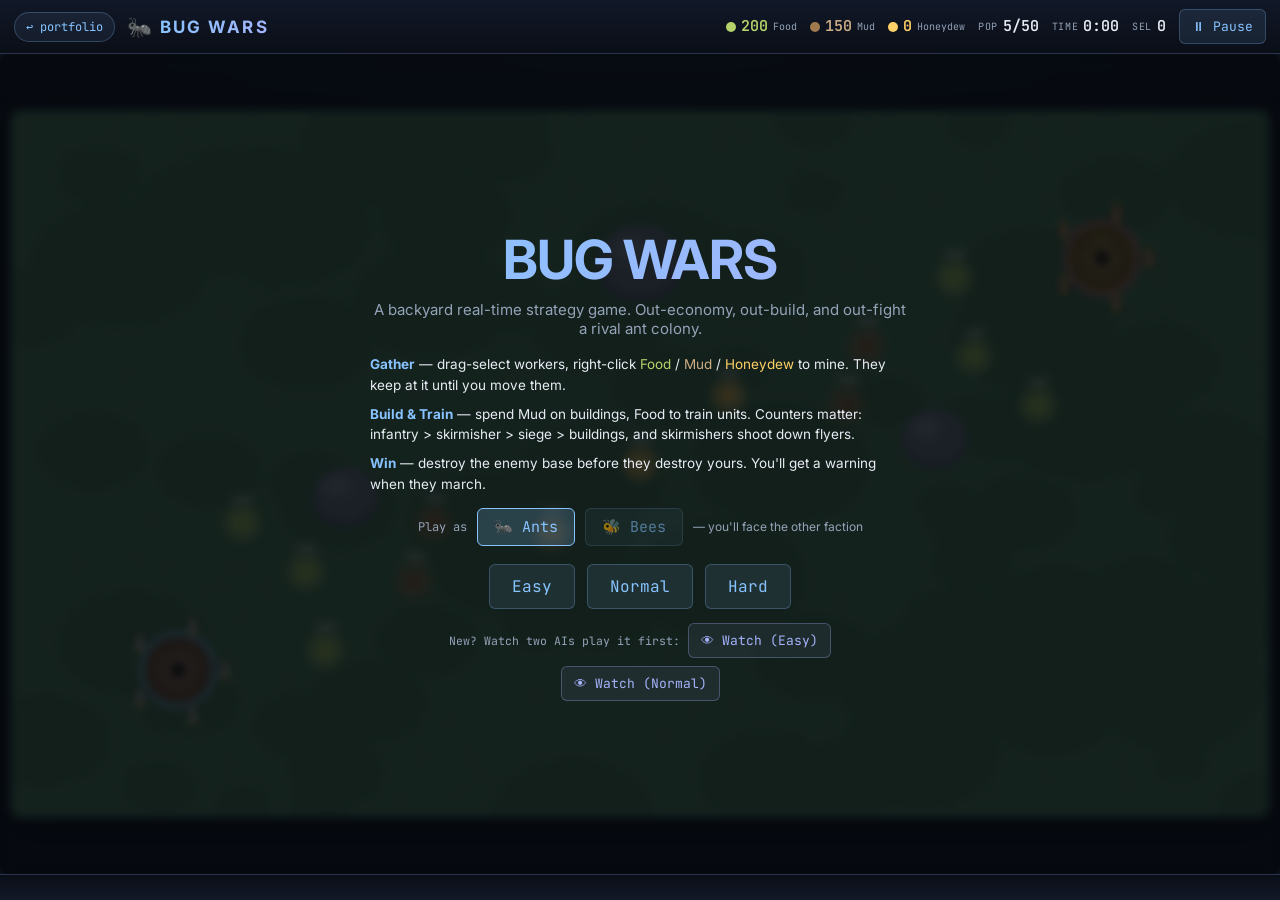
==== index.html @ fe167681 "Bug Wars: add the Bees (faction #2) with a flying unit - Faction system: each side maps roles → its " ====
<!DOCTYPE html>
<html lang="en">
<head>
  <meta charset="UTF-8">
  <meta name="viewport" content="width=device-width, initial-scale=1.0">
  <title>Bug Wars — Maxwell Howe GIS</title>
  <meta name="description" content="Bug Wars: a browser real-time strategy game. Command an ant colony — gather three resources, build, defend, and destroy the rival nest.">
  <link rel="icon" type="image/svg+xml" href="../images/favicon.svg">
  <link rel="preconnect" href="https://fonts.googleapis.com">
  <link rel="preconnect" href="https://fonts.gstatic.com" crossorigin>
  <link href="https://fonts.googleapis.com/css2?family=Inter:wght@400;500;600;700&family=JetBrains+Mono:wght@400;500;600&display=swap" rel="stylesheet">
  <link rel="stylesheet" href="style.css">
</head>
<body>

  <!-- ===== Top bar ===== -->
  <header class="topbar">
    <div class="leftgroup">
      <a href="../portfolio.html" class="back-link" title="Back to portfolio">↩ <span class="bl-text">portfolio</span></a>
      <div class="brand"><span class="logo">🐜</span><span class="title">BUG WARS</span></div>
    </div>
    <div class="stats">
      <div class="stat res-food"><span class="dot"></span><span id="foodCount" class="val">0</span><span class="rlabel">Food</span></div>
      <div class="stat res-mud"><span class="dot"></span><span id="mudCount" class="val">0</span><span class="rlabel">Mud</span></div>
      <div class="stat res-honey"><span class="dot"></span><span id="honeydewCount" class="val">0</span><span class="rlabel">Honeydew</span></div>
      <div class="stat"><span class="label">Pop</span><span id="popCount" class="val">0/0</span></div>
      <div class="stat"><span class="label">Time</span><span id="clock" class="val">0:00</span></div>
      <div class="stat"><span class="label">Sel</span><span id="selCount" class="val">0</span></div>
      <button id="pauseBtn" class="ctrl" title="Pause / resume (P)">⏸ Pause</button>
    </div>
  </header>

  <!-- ===== Play area ===== -->
  <main class="stage">
    <canvas id="gameCanvas" width="1280" height="720"></canvas>
    <div id="warnBanner" class="warn-banner">⚠ The red colony is attacking!</div>
    <div id="spectateBadge" class="spectate-badge">👁 SPECTATING · AI vs AI · press R to restart</div>
    <div id="toast" class="toast"></div>

    <!-- Selection bar: select-by-type + live summary -->
    <div id="selPanel" class="sel-panel">
      <div class="sel-row">
        <span class="sel-label">Select</span>
        <button class="selbtn" data-select="all" title="Select all units">All</button>
        <button class="selbtn" data-select="workers" title="All workers (Q)">Workers</button>
        <button class="selbtn" data-select="army" title="All fighters (E)">Army</button>
      </div>
      <div id="selSummary" class="sel-summary">drag a box to select · double-click a unit for all of its type</div>
    </div>

    <!-- Tutorial coaching card -->
    <div id="tutorial" class="tutorial">
      <button id="tutorialClose" class="tut-x" title="Hide">×</button>
      <div class="tut-h">How to play</div>
      <div id="tutorialText" class="tut-t"></div>
    </div>

    <!-- Start / How-to-Play menu -->
    <div id="menu" class="overlay menu">
      <div class="overlay-card menu-card">
        <h1 class="menu-title">BUG WARS</h1>
        <p class="menu-sub">A backyard real-time strategy game. Out-economy, out-build, and out-fight a rival ant colony.</p>
        <div class="how">
          <div><b>Gather</b> — drag-select workers, right-click <span class="c-food">Food</span> / <span class="c-mud">Mud</span> / <span class="c-honey">Honeydew</span> to mine. They keep at it until you move them.</div>
          <div><b>Build &amp; Train</b> — spend Mud on buildings, Food to train units. Counters matter: infantry &gt; skirmisher &gt; siege &gt; buildings, and skirmishers shoot down flyers.</div>
          <div><b>Win</b> — destroy the enemy base before they destroy yours. You'll get a warning when they march.</div>
        </div>
        <div class="facrow">
          <span class="fac-label">Play as</span>
          <button class="ctrl facbtn selected" data-faction="ants">🐜 Ants</button>
          <button class="ctrl facbtn" data-faction="bees">🐝 Bees</button>
          <span class="fac-vs">— you'll face the other faction</span>
        </div>
        <div class="diffrow">
          <button class="ctrl big diffbtn" data-diff="easy">Easy</button>
          <button class="ctrl big diffbtn" data-diff="normal">Normal</button>
          <button class="ctrl big diffbtn" data-diff="hard">Hard</button>
        </div>
        <div class="watchrow">
          <span class="watch-label">New? Watch two AIs play it first:</span>
          <button class="ctrl watchbtn" data-diff="easy">👁 Watch (Easy)</button>
          <button class="ctrl watchbtn" data-diff="normal">👁 Watch (Normal)</button>
        </div>
      </div>
    </div>

    <!-- Win / lose overlay -->
    <div id="overlay" class="overlay">
      <div class="overlay-card">
        <h1 id="overlayTitle">Victory</h1>
        <p id="overlayMsg"></p>
        <div class="diffrow">
          <button class="ctrl big" data-action="restart">↻ Play again</button>
          <button class="ctrl" data-action="menu">Change difficulty</button>
        </div>
      </div>
    </div>
  </main>

  <!-- ===== Build + Train panel ===== -->
  <footer class="panel">
    <div class="rows">
      <div class="panel-row" id="buildRow"></div>   <!-- built per-faction by ui.js -->
      <div class="panel-row" id="trainRow"></div>
    </div>
  </footer>

  <!-- ===== Scripts (order matters — config first, main last) ===== -->
  <script src="config.js"></script>
  <script src="world.js"></script>
  <script src="systems.js"></script>
  <script src="ai.js"></script>
  <script src="input.js"></script>
  <script src="render.js"></script>
  <script src="ui.js"></script>
  <script src="sound.js"></script>
  <script src="main.js"></script>
</body>
</html>
---- style.css ----
/* ============================================================================
   Bug Wars — style.css   (v2)
   Dark-navy chrome (matches the site); the green garden lives in the canvas.
   ========================================================================== */

:root{
  --bg:#0a0e17; --bg-2:#111827; --card:#1a2236; --border:#2a3550;
  --text:#e8ecf4; --muted:#94a3b8; --accent:#87c3ff; --accent-2:#a5b4fc;
  --rose:#fb7185; --green:#86efac;
  --food:#b6d36b; --mud:#a07a4e; --honey:#ffd166;
}
*{box-sizing:border-box;margin:0;padding:0;}
html,body{height:100%;}
body{
  background:var(--bg); color:var(--text);
  font-family:'Inter',-apple-system,BlinkMacSystemFont,sans-serif;
  display:flex; flex-direction:column; height:100dvh; overflow:hidden;
  user-select:none; -webkit-user-select:none;
}

/* ---- top bar ---- */
.topbar{display:flex;align-items:center;justify-content:space-between;gap:14px;
  padding:9px 14px;background:linear-gradient(180deg,var(--bg-2),var(--bg));
  border-bottom:1px solid var(--border);flex:0 0 auto;}
.leftgroup{display:flex;align-items:center;gap:12px;}
.brand{display:flex;align-items:center;gap:8px;}
.brand .logo{font-size:20px;}
.brand .title{font-weight:700;letter-spacing:.12em;font-size:17px;
  background:linear-gradient(135deg,var(--accent),var(--accent-2));
  -webkit-background-clip:text;background-clip:text;-webkit-text-fill-color:transparent;}
.back-link{padding:6px 11px;border-radius:999px;white-space:nowrap;
  background:rgba(135,195,255,.08);color:var(--accent);
  font-family:'JetBrains Mono',monospace;font-size:12px;text-decoration:none;
  border:1px solid rgba(135,195,255,.25);transition:background .15s;}
.back-link:hover{background:rgba(135,195,255,.18);}

.stats{display:flex;align-items:center;gap:13px;}
.stat{display:flex;align-items:center;gap:5px;line-height:1;}
.stat .label{font-family:'JetBrains Mono',monospace;font-size:10px;text-transform:uppercase;
  letter-spacing:.06em;color:var(--muted);}
.stat .rlabel{font-family:'JetBrains Mono',monospace;font-size:10px;color:var(--muted);}
.stat .val{font-family:'JetBrains Mono',monospace;font-weight:600;font-size:15px;color:var(--text);}
.stat .dot{width:10px;height:10px;border-radius:50%;display:inline-block;}
.res-food .dot{background:var(--food);}   .res-food .val{color:var(--food);}
.res-mud .dot{background:var(--mud);}     .res-mud .val{color:#cdae86;}
.res-honey .dot{background:var(--honey);} .res-honey .val{color:var(--honey);}

.ctrl{font-family:'JetBrains Mono',monospace;font-size:13px;color:var(--accent);
  background:rgba(135,195,255,.10);border:1px solid rgba(135,195,255,.25);
  border-radius:6px;padding:8px 12px;cursor:pointer;transition:background .15s;}
.ctrl:hover{background:rgba(135,195,255,.20);}
.ctrl.big{font-size:16px;padding:11px 22px;}

/* ---- stage / canvas ---- */
.stage{position:relative;flex:1 1 auto;min-height:0;display:flex;align-items:center;justify-content:center;
  padding:10px;background:radial-gradient(1200px 500px at 50% -10%,rgba(135,195,255,.06),transparent 60%),var(--bg);}
#gameCanvas{max-width:100%;max-height:100%;aspect-ratio:1280/720;border:1px solid var(--border);
  border-radius:10px;box-shadow:0 10px 40px rgba(0,0,0,.5);cursor:crosshair;touch-action:none;}

.warn-banner{position:absolute;top:16px;left:50%;transform:translate(-50%,-12px);
  background:rgba(251,113,133,.16);color:var(--rose);border:1px solid rgba(251,113,133,.5);
  font-family:'JetBrains Mono',monospace;font-size:14px;font-weight:600;padding:8px 18px;border-radius:999px;
  opacity:0;pointer-events:none;transition:opacity .2s,transform .2s;backdrop-filter:blur(6px);}
.warn-banner.show{opacity:1;transform:translate(-50%,0);}

.toast{position:absolute;bottom:16px;left:50%;transform:translate(-50%,10px);
  background:rgba(251,113,133,.14);color:var(--rose);border:1px solid rgba(251,113,133,.4);
  border-radius:8px;font-family:'JetBrains Mono',monospace;font-size:13px;padding:8px 14px;
  opacity:0;pointer-events:none;transition:opacity .2s,transform .2s;}
.toast.show{opacity:1;transform:translate(-50%,0);}

.tutorial{position:absolute;top:14px;left:14px;max-width:300px;display:none;
  background:rgba(10,14,23,.86);border:1px solid var(--border);border-radius:10px;
  padding:11px 13px;backdrop-filter:blur(6px);}
.tutorial.show{display:block;}
.tut-h{font-family:'JetBrains Mono',monospace;font-size:11px;text-transform:uppercase;letter-spacing:.08em;color:var(--accent);margin-bottom:5px;}
.tut-t{font-size:13px;color:var(--text);line-height:1.45;}
.tut-x{position:absolute;top:6px;right:8px;background:none;border:none;color:var(--muted);font-size:16px;cursor:pointer;}

/* ---- overlays (menu + win/lose) ---- */
.overlay{position:absolute;inset:0;display:none;align-items:center;justify-content:center;
  background:rgba(6,9,15,.78);backdrop-filter:blur(4px);border-radius:10px;}
.overlay.show{display:flex;}
.overlay-card{text-align:center;padding:30px 40px;max-width:620px;}
.overlay-card h1{font-size:54px;letter-spacing:-.02em;}
.overlay-card h1.win{color:var(--green);} .overlay-card h1.lose{color:var(--rose);}
.overlay-card p{color:var(--muted);margin-top:8px;font-size:15px;}
.diffrow{display:flex;gap:12px;justify-content:center;margin-top:18px;flex-wrap:wrap;}

.menu-title{font-size:48px;letter-spacing:.06em;
  background:linear-gradient(135deg,var(--accent),var(--accent-2));
  -webkit-background-clip:text;background-clip:text;-webkit-text-fill-color:transparent;}
.menu-sub{font-size:15px;color:var(--muted);margin:6px 0 16px;}
.how{text-align:left;display:flex;flex-direction:column;gap:9px;margin:0 auto 4px;max-width:540px;
  font-size:13.5px;color:var(--text);line-height:1.5;}
.how b{color:var(--accent);}
.c-food{color:var(--food);} .c-mud{color:#cdae86;} .c-honey{color:var(--honey);}
.watchrow{display:flex;gap:8px;justify-content:center;align-items:center;margin-top:14px;flex-wrap:wrap;}
.watch-label{font-family:'JetBrains Mono',monospace;font-size:11.5px;color:var(--muted);}
.watchbtn{font-size:13px;color:var(--accent-2);border-color:rgba(165,180,252,.3);background:rgba(165,180,252,.08);}
.watchbtn:hover{background:rgba(165,180,252,.18);}
.spectate-badge{position:absolute;top:16px;left:50%;transform:translate(-50%,-12px);
  background:rgba(165,180,252,.14);color:var(--accent-2);border:1px solid rgba(165,180,252,.45);
  font-family:'JetBrains Mono',monospace;font-size:13px;font-weight:600;padding:7px 16px;border-radius:999px;
  opacity:0;pointer-events:none;transition:opacity .2s,transform .2s;backdrop-filter:blur(6px);z-index:5;}
.spectate-badge.show{opacity:1;transform:translate(-50%,0);}

/* ---- selection bar ---- */
.sel-panel{position:absolute;bottom:12px;left:12px;display:flex;flex-direction:column;gap:6px;
  background:rgba(10,14,23,.82);border:1px solid var(--border);border-radius:10px;padding:9px 11px;
  backdrop-filter:blur(6px);max-width:360px;z-index:4;}
.sel-row{display:flex;align-items:center;gap:6px;}
.sel-label{font-family:'JetBrains Mono',monospace;font-size:10px;text-transform:uppercase;letter-spacing:.08em;color:var(--muted);margin-right:2px;}
.selbtn{font-family:'JetBrains Mono',monospace;font-size:12px;color:var(--accent);background:rgba(135,195,255,.10);
  border:1px solid rgba(135,195,255,.25);border-radius:6px;padding:4px 10px;cursor:pointer;transition:background .15s;}
.selbtn:hover{background:rgba(135,195,255,.22);}
.sel-summary{font-family:'JetBrains Mono',monospace;font-size:12px;color:var(--text);}

/* ---- faction picker (start menu) ---- */
.facrow{display:flex;align-items:center;justify-content:center;gap:10px;margin:14px 0 2px;flex-wrap:wrap;}
.fac-label{font-family:'JetBrains Mono',monospace;font-size:12px;color:var(--muted);}
.fac-vs{font-size:12px;color:var(--muted);}
.facbtn{font-size:15px;padding:8px 16px;opacity:.55;transition:opacity .15s,background .15s,border-color .15s;}
.facbtn.selected{opacity:1;border-color:var(--accent);background:rgba(135,195,255,.20);}

/* ---- build + train panel ---- */
.panel{flex:0 0 auto;border-top:1px solid var(--border);
  background:linear-gradient(0deg,var(--bg-2),var(--bg));padding:8px 14px 10px;}
.rows{display:flex;flex-direction:column;gap:7px;}
.panel-row{display:flex;align-items:stretch;gap:8px;justify-content:center;flex-wrap:wrap;}
.row-label{align-self:center;font-family:'JetBrains Mono',monospace;font-size:11px;color:var(--muted);
  min-width:54px;text-align:right;}
.row-label small{opacity:.7;}
.buildbtn,.trainbtn{position:relative;min-width:128px;text-align:left;display:grid;
  grid-template-columns:1fr auto;gap:1px 8px;background:var(--card);border:1px solid var(--border);
  border-radius:9px;padding:7px 11px;color:var(--text);cursor:pointer;transition:border-color .15s,transform .05s,background .15s;}
.buildbtn:hover,.trainbtn:hover{border-color:var(--accent);}
.buildbtn:active,.trainbtn:active{transform:translateY(1px);}
.buildbtn.active{border-color:var(--accent);background:rgba(135,195,255,.14);}
.bk{font-weight:600;font-size:13px;}
.bc{font-family:'JetBrains Mono',monospace;font-size:12px;color:var(--accent);text-align:right;white-space:nowrap;}
.bd{grid-column:1/-1;font-size:10.5px;color:var(--muted);}
.bh{position:absolute;top:-7px;right:-7px;width:17px;height:17px;border-radius:5px;
  font-family:'JetBrains Mono',monospace;font-size:11px;display:flex;align-items:center;justify-content:center;
  background:var(--accent);color:var(--bg);font-weight:600;}
.buildbtn.cant,.trainbtn.cant{opacity:.42;}
.buildbtn.cant .bc,.trainbtn.cant .bc{color:var(--rose);}

@media (max-width:820px){
  .stat .rlabel,.stat .label{display:none;}
  .back-link .bl-text{display:none;}
  .bd{display:none;}
  .row-label{display:none;}
}
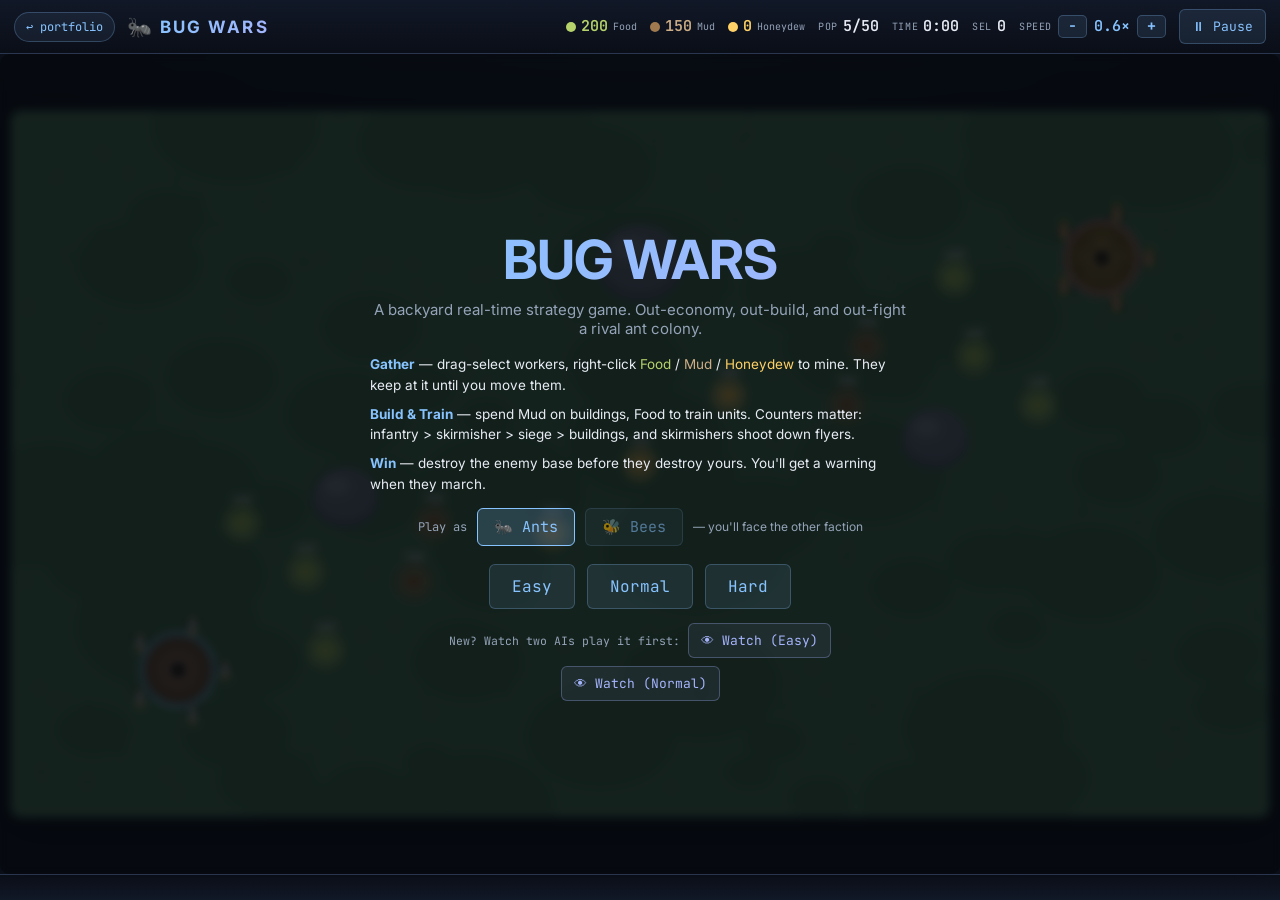
==== commit 0aeb483d: "Bug Wars: slow default tempo to 0.6x + live speed control - gameSpeed default 1.0 -> 0.6 (40% slower" ====
--- a/index.html
+++ b/index.html
@@ -26,6 +26,12 @@
       <div class="stat"><span class="label">Pop</span><span id="popCount" class="val">0/0</span></div>
       <div class="stat"><span class="label">Time</span><span id="clock" class="val">0:00</span></div>
       <div class="stat"><span class="label">Sel</span><span id="selCount" class="val">0</span></div>
+      <div class="stat spd-ctl">
+        <span class="label">Speed</span>
+        <button id="speedDown" class="ctrl spd" title="Slower ( [ )">−</button>
+        <span id="speedVal" class="val">0.6×</span>
+        <button id="speedUp" class="ctrl spd" title="Faster ( ] )">+</button>
+      </div>
       <button id="pauseBtn" class="ctrl" title="Pause / resume (P)">⏸ Pause</button>
     </div>
   </header>
--- a/style.css
+++ b/style.css
@@ -50,6 +50,10 @@
   border-radius:6px;padding:8px 12px;cursor:pointer;transition:background .15s;}
 .ctrl:hover{background:rgba(135,195,255,.20);}
 .ctrl.big{font-size:16px;padding:11px 22px;}
+/* compact speed stepper in the topbar */
+.spd-ctl{gap:6px;}
+.ctrl.spd{padding:3px 9px;font-size:15px;font-weight:600;line-height:1;border-radius:5px;}
+.spd-ctl #speedVal{min-width:38px;text-align:center;color:var(--accent);}
 
 /* ---- stage / canvas ---- */
 .stage{position:relative;flex:1 1 auto;min-height:0;display:flex;align-items:center;justify-content:center;
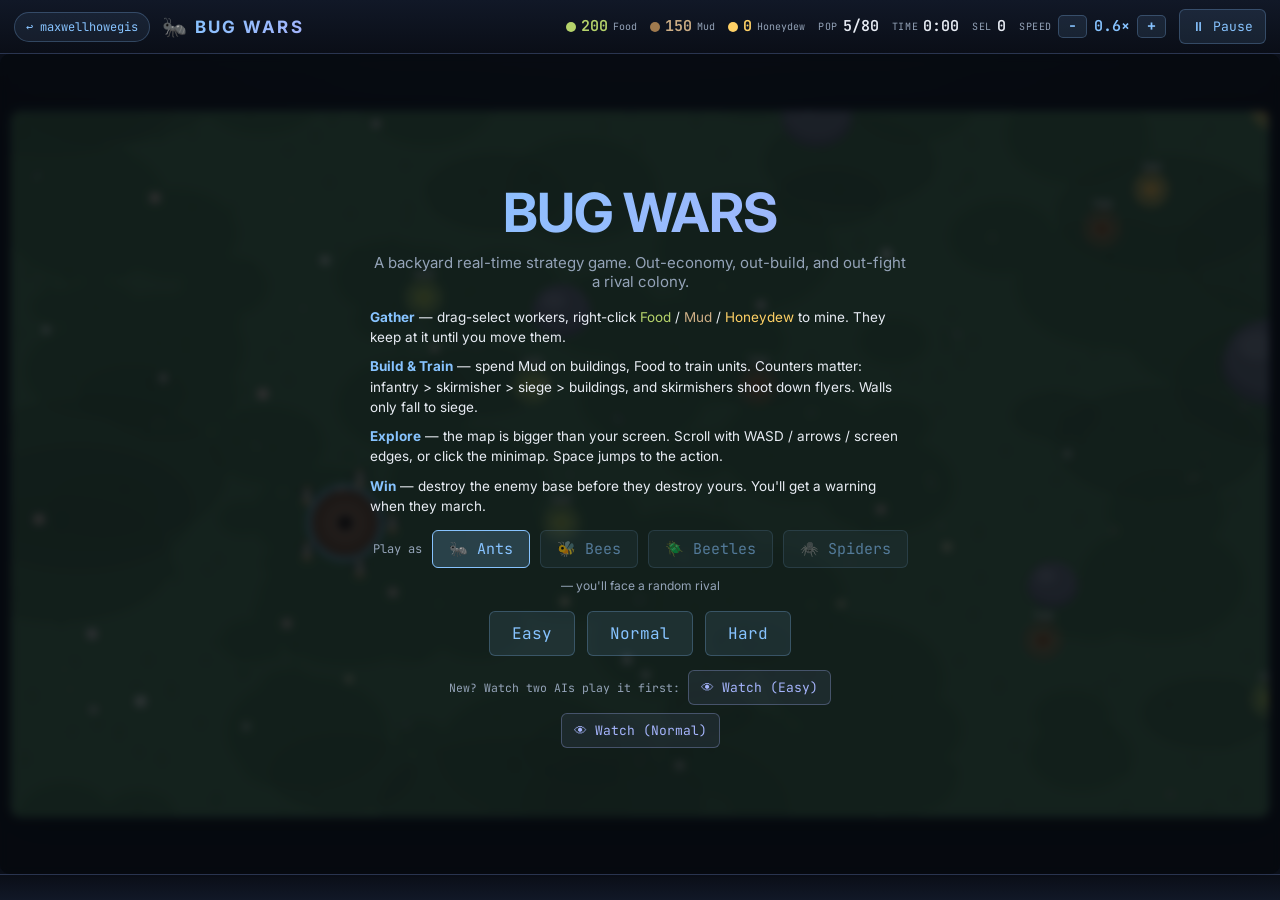
==== commit 8ae294f2: "v4: scrolling map, minimap, four factions, wall & pacing rebalance Big enhancement pass: - World is " ====
--- a/index.html
+++ b/index.html
@@ -4,8 +4,8 @@
   <meta charset="UTF-8">
   <meta name="viewport" content="width=device-width, initial-scale=1.0">
   <title>Bug Wars — Maxwell Howe GIS</title>
-  <meta name="description" content="Bug Wars: a browser real-time strategy game. Command an ant colony — gather three resources, build, defend, and destroy the rival nest.">
-  <link rel="icon" type="image/svg+xml" href="../images/favicon.svg">
+  <meta name="description" content="Bug Wars: a browser real-time strategy game. Command ants, bees, beetles, or spiders — gather three resources, build, defend, and destroy the rival nest.">
+  <link rel="icon" href="data:image/svg+xml,%3Csvg xmlns='http://www.w3.org/2000/svg' viewBox='0 0 100 100'%3E%3Ctext y='.9em' font-size='88'%3E%F0%9F%90%9C%3C/text%3E%3C/svg%3E">
   <link rel="preconnect" href="https://fonts.googleapis.com">
   <link rel="preconnect" href="https://fonts.gstatic.com" crossorigin>
   <link href="https://fonts.googleapis.com/css2?family=Inter:wght@400;500;600;700&family=JetBrains+Mono:wght@400;500;600&display=swap" rel="stylesheet">
@@ -16,7 +16,7 @@
   <!-- ===== Top bar ===== -->
   <header class="topbar">
     <div class="leftgroup">
-      <a href="../portfolio.html" class="back-link" title="Back to portfolio">↩ <span class="bl-text">portfolio</span></a>
+      <a href="https://maxwellhowegis.com/side-projects.html" class="back-link" title="Back to maxwellhowegis.com">↩ <span class="bl-text">maxwellhowegis</span></a>
       <div class="brand"><span class="logo">🐜</span><span class="title">BUG WARS</span></div>
     </div>
     <div class="stats">
@@ -39,7 +39,7 @@
   <!-- ===== Play area ===== -->
   <main class="stage">
     <canvas id="gameCanvas" width="1280" height="720"></canvas>
-    <div id="warnBanner" class="warn-banner">⚠ The red colony is attacking!</div>
+    <div id="warnBanner" class="warn-banner">⚠ The red colony is attacking! (Space jumps there)</div>
     <div id="spectateBadge" class="spectate-badge">👁 SPECTATING · AI vs AI · press R to restart</div>
     <div id="toast" class="toast"></div>
 
@@ -50,6 +50,7 @@
         <button class="selbtn" data-select="all" title="Select all units">All</button>
         <button class="selbtn" data-select="workers" title="All workers (Q)">Workers</button>
         <button class="selbtn" data-select="army" title="All fighters (E)">Army</button>
+        <button class="selbtn" data-select="idleWorkers" title="Idle workers (.)">Idle</button>
       </div>
       <div id="selSummary" class="sel-summary">drag a box to select · double-click a unit for all of its type</div>
     </div>
@@ -65,17 +66,20 @@
     <div id="menu" class="overlay menu">
       <div class="overlay-card menu-card">
         <h1 class="menu-title">BUG WARS</h1>
-        <p class="menu-sub">A backyard real-time strategy game. Out-economy, out-build, and out-fight a rival ant colony.</p>
+        <p class="menu-sub">A backyard real-time strategy game. Out-economy, out-build, and out-fight a rival colony.</p>
         <div class="how">
           <div><b>Gather</b> — drag-select workers, right-click <span class="c-food">Food</span> / <span class="c-mud">Mud</span> / <span class="c-honey">Honeydew</span> to mine. They keep at it until you move them.</div>
-          <div><b>Build &amp; Train</b> — spend Mud on buildings, Food to train units. Counters matter: infantry &gt; skirmisher &gt; siege &gt; buildings, and skirmishers shoot down flyers.</div>
+          <div><b>Build &amp; Train</b> — spend Mud on buildings, Food to train units. Counters matter: infantry &gt; skirmisher &gt; siege &gt; buildings, and skirmishers shoot down flyers. Walls only fall to siege.</div>
+          <div><b>Explore</b> — the map is bigger than your screen. Scroll with WASD / arrows / screen edges, or click the minimap. Space jumps to the action.</div>
           <div><b>Win</b> — destroy the enemy base before they destroy yours. You'll get a warning when they march.</div>
         </div>
         <div class="facrow">
           <span class="fac-label">Play as</span>
           <button class="ctrl facbtn selected" data-faction="ants">🐜 Ants</button>
           <button class="ctrl facbtn" data-faction="bees">🐝 Bees</button>
-          <span class="fac-vs">— you'll face the other faction</span>
+          <button class="ctrl facbtn" data-faction="beetles">🪲 Beetles</button>
+          <button class="ctrl facbtn" data-faction="spiders">🕷️ Spiders</button>
+          <span class="fac-vs">— you'll face a random rival</span>
         </div>
         <div class="diffrow">
           <button class="ctrl big diffbtn" data-diff="easy">Easy</button>
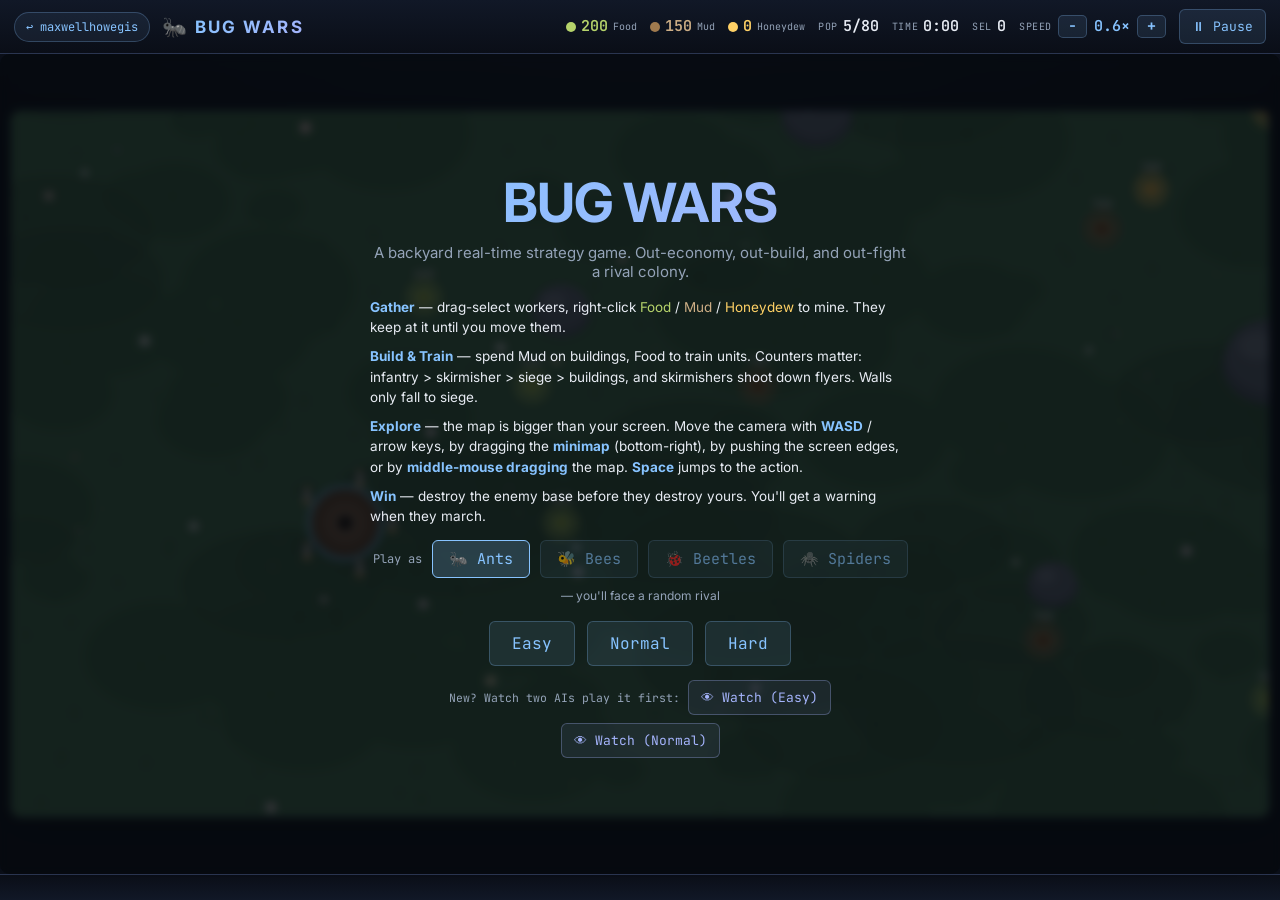
==== commit 3c434aed: "Fix beetle emoji (tofu on Win10) + improve map controls - The 🪲 beetle emoji (U+1FAB2, Emoji 13.0) r" ====
--- a/index.html
+++ b/index.html
@@ -70,14 +70,14 @@
         <div class="how">
           <div><b>Gather</b> — drag-select workers, right-click <span class="c-food">Food</span> / <span class="c-mud">Mud</span> / <span class="c-honey">Honeydew</span> to mine. They keep at it until you move them.</div>
           <div><b>Build &amp; Train</b> — spend Mud on buildings, Food to train units. Counters matter: infantry &gt; skirmisher &gt; siege &gt; buildings, and skirmishers shoot down flyers. Walls only fall to siege.</div>
-          <div><b>Explore</b> — the map is bigger than your screen. Scroll with WASD / arrows / screen edges, or click the minimap. Space jumps to the action.</div>
+          <div><b>Explore</b> — the map is bigger than your screen. Move the camera with <b>WASD</b> / arrow keys, by dragging the <b>minimap</b> (bottom-right), by pushing the screen edges, or by <b>middle-mouse dragging</b> the map. <b>Space</b> jumps to the action.</div>
           <div><b>Win</b> — destroy the enemy base before they destroy yours. You'll get a warning when they march.</div>
         </div>
         <div class="facrow">
           <span class="fac-label">Play as</span>
           <button class="ctrl facbtn selected" data-faction="ants">🐜 Ants</button>
           <button class="ctrl facbtn" data-faction="bees">🐝 Bees</button>
-          <button class="ctrl facbtn" data-faction="beetles">🪲 Beetles</button>
+          <button class="ctrl facbtn" data-faction="beetles">🐞 Beetles</button>
           <button class="ctrl facbtn" data-faction="spiders">🕷️ Spiders</button>
           <span class="fac-vs">— you'll face a random rival</span>
         </div>
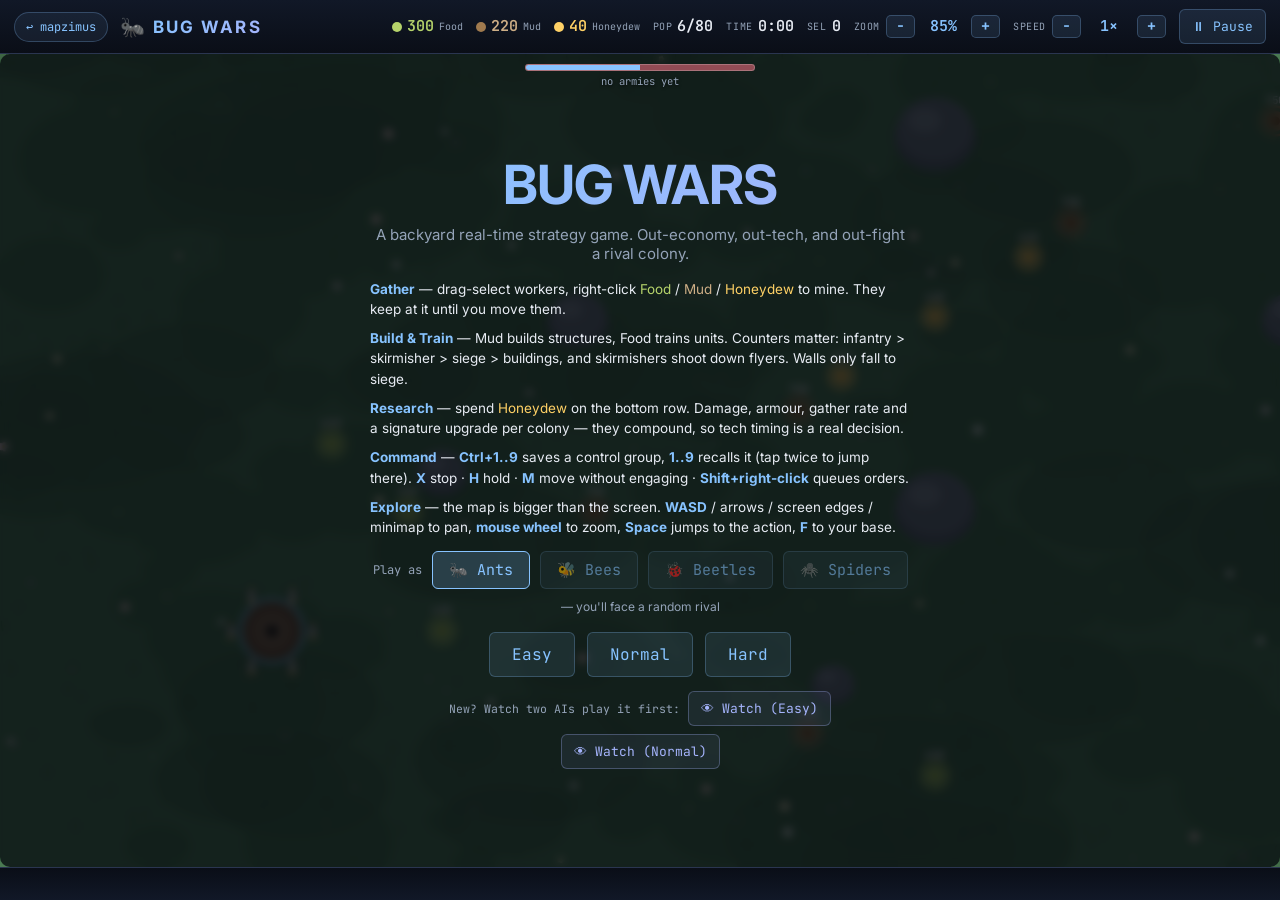
==== commit 5429ad97: "v5: playability overhaul — pacing, pathfinding, controls, FX, upgrades The core complaint was "it's " ====
--- a/index.html
+++ b/index.html
@@ -3,8 +3,8 @@
 <head>
   <meta charset="UTF-8">
   <meta name="viewport" content="width=device-width, initial-scale=1.0">
-  <title>Bug Wars — Maxwell Howe GIS</title>
-  <meta name="description" content="Bug Wars: a browser real-time strategy game. Command ants, bees, beetles, or spiders — gather three resources, build, defend, and destroy the rival nest.">
+  <title>Bug Wars — mapzimus</title>
+  <meta name="description" content="Bug Wars: a browser real-time strategy game. Command ants, bees, beetles, or spiders — gather three resources, research upgrades, build, defend, and destroy the rival nest.">
   <link rel="icon" href="data:image/svg+xml,%3Csvg xmlns='http://www.w3.org/2000/svg' viewBox='0 0 100 100'%3E%3Ctext y='.9em' font-size='88'%3E%F0%9F%90%9C%3C/text%3E%3C/svg%3E">
   <link rel="preconnect" href="https://fonts.googleapis.com">
   <link rel="preconnect" href="https://fonts.gstatic.com" crossorigin>
@@ -16,7 +16,7 @@
   <!-- ===== Top bar ===== -->
   <header class="topbar">
     <div class="leftgroup">
-      <a href="https://maxwellhowegis.com/side-projects.html" class="back-link" title="Back to maxwellhowegis.com">↩ <span class="bl-text">maxwellhowegis</span></a>
+      <a href="https://mapzimus.com/" class="back-link" title="Back to mapzimus.com">↩ <span class="bl-text">mapzimus</span></a>
       <div class="brand"><span class="logo">🐜</span><span class="title">BUG WARS</span></div>
     </div>
     <div class="stats">
@@ -26,10 +26,16 @@
       <div class="stat"><span class="label">Pop</span><span id="popCount" class="val">0/0</span></div>
       <div class="stat"><span class="label">Time</span><span id="clock" class="val">0:00</span></div>
       <div class="stat"><span class="label">Sel</span><span id="selCount" class="val">0</span></div>
+      <div class="stat zoom-ctl">
+        <span class="label">Zoom</span>
+        <button id="zoomOut" class="ctrl spd" title="Zoom out ( − / wheel )">−</button>
+        <span id="zoomVal" class="val">85%</span>
+        <button id="zoomIn" class="ctrl spd" title="Zoom in ( + / wheel )">+</button>
+      </div>
       <div class="stat spd-ctl">
         <span class="label">Speed</span>
         <button id="speedDown" class="ctrl spd" title="Slower ( [ )">−</button>
-        <span id="speedVal" class="val">0.6×</span>
+        <span id="speedVal" class="val">1×</span>
         <button id="speedUp" class="ctrl spd" title="Faster ( ] )">+</button>
       </div>
       <button id="pauseBtn" class="ctrl" title="Pause / resume (P)">⏸ Pause</button>
@@ -38,21 +44,31 @@
 
   <!-- ===== Play area ===== -->
   <main class="stage">
-    <canvas id="gameCanvas" width="1280" height="720"></canvas>
+    <canvas id="gameCanvas"></canvas>
     <div id="warnBanner" class="warn-banner">⚠ The red colony is attacking! (Space jumps there)</div>
     <div id="spectateBadge" class="spectate-badge">👁 SPECTATING · AI vs AI · press R to restart</div>
     <div id="toast" class="toast"></div>
+    <div id="resProgress" class="res-progress"></div>
 
-    <!-- Selection bar: select-by-type + live summary -->
+    <!-- Army strength comparison -->
+    <div id="powerBar" class="power-bar">
+      <div class="power-track"><div id="powerFill" class="power-fill"></div></div>
+      <div id="powerLabel" class="power-label">no armies yet</div>
+    </div>
+
+    <!-- Selection bar: select-by-type, stances + live summary -->
     <div id="selPanel" class="sel-panel">
       <div class="sel-row">
         <span class="sel-label">Select</span>
-        <button class="selbtn" data-select="all" title="Select all units">All</button>
+        <button class="selbtn" data-select="all" title="Select all units (Ctrl+A)">All</button>
         <button class="selbtn" data-select="workers" title="All workers (Q)">Workers</button>
         <button class="selbtn" data-select="army" title="All fighters (E)">Army</button>
         <button class="selbtn" data-select="idleWorkers" title="Idle workers (.)">Idle</button>
+        <span class="sel-label">Order</span>
+        <button class="selbtn" data-cmd="stop" title="Stop (X)">Stop</button>
+        <button class="selbtn" data-cmd="hold" title="Hold position (H)">Hold</button>
       </div>
-      <div id="selSummary" class="sel-summary">drag a box to select · double-click a unit for all of its type</div>
+      <div id="selSummary" class="sel-summary">drag a box to select · Ctrl+click for all of a type · Ctrl+1..9 saves a group</div>
     </div>
 
     <!-- Tutorial coaching card -->
@@ -66,12 +82,13 @@
     <div id="menu" class="overlay menu">
       <div class="overlay-card menu-card">
         <h1 class="menu-title">BUG WARS</h1>
-        <p class="menu-sub">A backyard real-time strategy game. Out-economy, out-build, and out-fight a rival colony.</p>
+        <p class="menu-sub">A backyard real-time strategy game. Out-economy, out-tech, and out-fight a rival colony.</p>
         <div class="how">
           <div><b>Gather</b> — drag-select workers, right-click <span class="c-food">Food</span> / <span class="c-mud">Mud</span> / <span class="c-honey">Honeydew</span> to mine. They keep at it until you move them.</div>
-          <div><b>Build &amp; Train</b> — spend Mud on buildings, Food to train units. Counters matter: infantry &gt; skirmisher &gt; siege &gt; buildings, and skirmishers shoot down flyers. Walls only fall to siege.</div>
-          <div><b>Explore</b> — the map is bigger than your screen. Move the camera with <b>WASD</b> / arrow keys, by dragging the <b>minimap</b> (bottom-right), by pushing the screen edges, or by <b>middle-mouse dragging</b> the map. <b>Space</b> jumps to the action.</div>
-          <div><b>Win</b> — destroy the enemy base before they destroy yours. You'll get a warning when they march.</div>
+          <div><b>Build &amp; Train</b> — Mud builds structures, Food trains units. Counters matter: infantry &gt; skirmisher &gt; siege &gt; buildings, and skirmishers shoot down flyers. Walls only fall to siege.</div>
+          <div><b>Research</b> — spend <span class="c-honey">Honeydew</span> on the bottom row. Damage, armour, gather rate and a signature upgrade per colony — they compound, so tech timing is a real decision.</div>
+          <div><b>Command</b> — <b>Ctrl+1..9</b> saves a control group, <b>1..9</b> recalls it (tap twice to jump there). <b>X</b> stop · <b>H</b> hold · <b>M</b> move without engaging · <b>Shift+right-click</b> queues orders.</div>
+          <div><b>Explore</b> — the map is bigger than the screen. <b>WASD</b> / arrows / screen edges / minimap to pan, <b>mouse wheel</b> to zoom, <b>Space</b> jumps to the action, <b>F</b> to your base.</div>
         </div>
         <div class="facrow">
           <span class="fac-label">Play as</span>
@@ -107,17 +124,19 @@
     </div>
   </main>
 
-  <!-- ===== Build + Train panel ===== -->
+  <!-- ===== Build + Train + Research panel ===== -->
   <footer class="panel">
     <div class="rows">
-      <div class="panel-row" id="buildRow"></div>   <!-- built per-faction by ui.js -->
+      <div class="panel-row" id="buildRow"></div>      <!-- built per-faction by ui.js -->
       <div class="panel-row" id="trainRow"></div>
+      <div class="panel-row" id="researchRow"></div>
     </div>
   </footer>
 
   <!-- ===== Scripts (order matters — config first, main last) ===== -->
   <script src="config.js"></script>
   <script src="world.js"></script>
+  <script src="pathfinding.js"></script>
   <script src="systems.js"></script>
   <script src="ai.js"></script>
   <script src="input.js"></script>
--- a/style.css
+++ b/style.css
@@ -51,15 +51,17 @@
 .ctrl:hover{background:rgba(135,195,255,.20);}
 .ctrl.big{font-size:16px;padding:11px 22px;}
 /* compact speed stepper in the topbar */
-.spd-ctl{gap:6px;}
+.spd-ctl,.zoom-ctl{gap:6px;}
 .ctrl.spd{padding:3px 9px;font-size:15px;font-weight:600;line-height:1;border-radius:5px;}
-.spd-ctl #speedVal{min-width:38px;text-align:center;color:var(--accent);}
+.spd-ctl #speedVal,.zoom-ctl #zoomVal{min-width:44px;text-align:center;color:var(--accent);}
 
 /* ---- stage / canvas ---- */
-.stage{position:relative;flex:1 1 auto;min-height:0;display:flex;align-items:center;justify-content:center;
-  padding:10px;background:radial-gradient(1200px 500px at 50% -10%,rgba(135,195,255,.06),transparent 60%),var(--bg);}
-#gameCanvas{max-width:100%;max-height:100%;aspect-ratio:1280/720;border:1px solid var(--border);
-  border-radius:10px;box-shadow:0 10px 40px rgba(0,0,0,.5);cursor:crosshair;touch-action:none;}
+/* v5: the canvas FILLS the stage — main.js sizes it to this box on resize.
+   No aspect-ratio lock and no letterboxing: on a wide monitor you get a wide
+   battlefield, which is the whole point of an RTS. */
+.stage{position:relative;flex:1 1 auto;min-height:0;overflow:hidden;
+  background:var(--bg);}
+#gameCanvas{display:block;width:100%;height:100%;cursor:crosshair;touch-action:none;}
 
 .warn-banner{position:absolute;top:16px;left:50%;transform:translate(-50%,-12px);
   background:rgba(251,113,133,.16);color:var(--rose);border:1px solid rgba(251,113,133,.5);
@@ -75,11 +77,29 @@
 
 .tutorial{position:absolute;top:14px;left:14px;max-width:300px;display:none;
   background:rgba(10,14,23,.86);border:1px solid var(--border);border-radius:10px;
-  padding:11px 13px;backdrop-filter:blur(6px);}
+  padding:11px 13px;backdrop-filter:blur(6px);
+  pointer-events:none;}          /* same reason as .sel-panel — don't eat map clicks */
 .tutorial.show{display:block;}
+.tutorial .tut-x{pointer-events:auto;}
 .tut-h{font-family:'JetBrains Mono',monospace;font-size:11px;text-transform:uppercase;letter-spacing:.08em;color:var(--accent);margin-bottom:5px;}
 .tut-t{font-size:13px;color:var(--text);line-height:1.45;}
 .tut-x{position:absolute;top:6px;right:8px;background:none;border:none;color:var(--muted);font-size:16px;cursor:pointer;}
+
+/* ---- army strength comparison (top-centre) ---- */
+.power-bar{position:absolute;top:10px;left:50%;transform:translateX(-50%);width:230px;
+  display:flex;flex-direction:column;align-items:center;gap:3px;pointer-events:none;z-index:3;}
+.power-track{width:100%;height:7px;border-radius:99px;overflow:hidden;
+  background:rgba(251,113,133,.55);border:1px solid rgba(255,255,255,.22);}
+.power-fill{height:100%;width:50%;background:var(--accent);transition:width .35s ease;}
+.power-label{font-family:'JetBrains Mono',monospace;font-size:10.5px;color:var(--muted);
+  text-shadow:0 1px 3px rgba(0,0,0,.8);}
+
+/* ---- research progress chip ---- */
+.res-progress{position:absolute;top:34px;right:14px;display:none;
+  background:rgba(255,209,102,.14);color:var(--honey);border:1px solid rgba(255,209,102,.45);
+  font-family:'JetBrains Mono',monospace;font-size:12px;padding:5px 12px;border-radius:999px;
+  backdrop-filter:blur(6px);z-index:4;pointer-events:none;}
+.res-progress.show{display:block;}
 
 /* ---- overlays (menu + win/lose) ---- */
 .overlay{position:absolute;inset:0;display:none;align-items:center;justify-content:center;
@@ -112,8 +132,13 @@
 /* ---- selection bar ---- */
 .sel-panel{position:absolute;bottom:12px;left:12px;display:flex;flex-direction:column;gap:6px;
   background:rgba(10,14,23,.82);border:1px solid var(--border);border-radius:10px;padding:9px 11px;
-  backdrop-filter:blur(6px);max-width:360px;z-index:4;}
-.sel-row{display:flex;align-items:center;gap:6px;}
+  backdrop-filter:blur(6px);max-width:440px;z-index:4;
+  /* The canvas is full-bleed now, so this card floats OVER live battlefield —
+     often right on top of your own base. Let clicks and box-drags fall through
+     to the map; only the buttons themselves capture the pointer. */
+  pointer-events:none;}
+.sel-panel .selbtn{pointer-events:auto;}
+.sel-row{display:flex;align-items:center;gap:6px;flex-wrap:wrap;}
 .sel-label{font-family:'JetBrains Mono',monospace;font-size:10px;text-transform:uppercase;letter-spacing:.08em;color:var(--muted);margin-right:2px;}
 .selbtn{font-family:'JetBrains Mono',monospace;font-size:12px;color:var(--accent);background:rgba(135,195,255,.10);
   border:1px solid rgba(135,195,255,.25);border-radius:6px;padding:4px 10px;cursor:pointer;transition:background .15s;}
@@ -135,20 +160,30 @@
 .row-label{align-self:center;font-family:'JetBrains Mono',monospace;font-size:11px;color:var(--muted);
   min-width:54px;text-align:right;}
 .row-label small{opacity:.7;}
-.buildbtn,.trainbtn{position:relative;min-width:128px;text-align:left;display:grid;
+.buildbtn,.trainbtn,.resbtn{position:relative;min-width:128px;text-align:left;display:grid;
   grid-template-columns:1fr auto;gap:1px 8px;background:var(--card);border:1px solid var(--border);
   border-radius:9px;padding:7px 11px;color:var(--text);cursor:pointer;transition:border-color .15s,transform .05s,background .15s;}
-.buildbtn:hover,.trainbtn:hover{border-color:var(--accent);}
-.buildbtn:active,.trainbtn:active{transform:translateY(1px);}
+.buildbtn:hover,.trainbtn:hover,.resbtn:hover{border-color:var(--accent);}
+.buildbtn:active,.trainbtn:active,.resbtn:active{transform:translateY(1px);}
 .buildbtn.active{border-color:var(--accent);background:rgba(135,195,255,.14);}
+/* research buttons key off honeydew gold so the tech row reads as its own track */
+.resbtn .bc{color:var(--honey);}
+.resbtn:hover{border-color:var(--honey);}
+.resbtn.active{border-color:var(--honey);background:rgba(255,209,102,.16);}
+.resbtn.done{opacity:.5;border-color:var(--green);}
+.resbtn.done .bc{color:var(--green);}
+.resbtn.done .bc::after{content:' ✓';}
 .bk{font-weight:600;font-size:13px;}
 .bc{font-family:'JetBrains Mono',monospace;font-size:12px;color:var(--accent);text-align:right;white-space:nowrap;}
 .bd{grid-column:1/-1;font-size:10.5px;color:var(--muted);}
 .bh{position:absolute;top:-7px;right:-7px;width:17px;height:17px;border-radius:5px;
   font-family:'JetBrains Mono',monospace;font-size:11px;display:flex;align-items:center;justify-content:center;
   background:var(--accent);color:var(--bg);font-weight:600;}
-.buildbtn.cant,.trainbtn.cant{opacity:.42;}
+.buildbtn.cant,.trainbtn.cant,.resbtn.cant{opacity:.42;}
 .buildbtn.cant .bc,.trainbtn.cant .bc{color:var(--rose);}
+.resbtn.cant .bc{color:var(--rose);}
+.resbtn.done.cant{opacity:.5;}
+.resbtn.done.cant .bc{color:var(--green);}
 
 @media (max-width:820px){
   .stat .rlabel,.stat .label{display:none;}
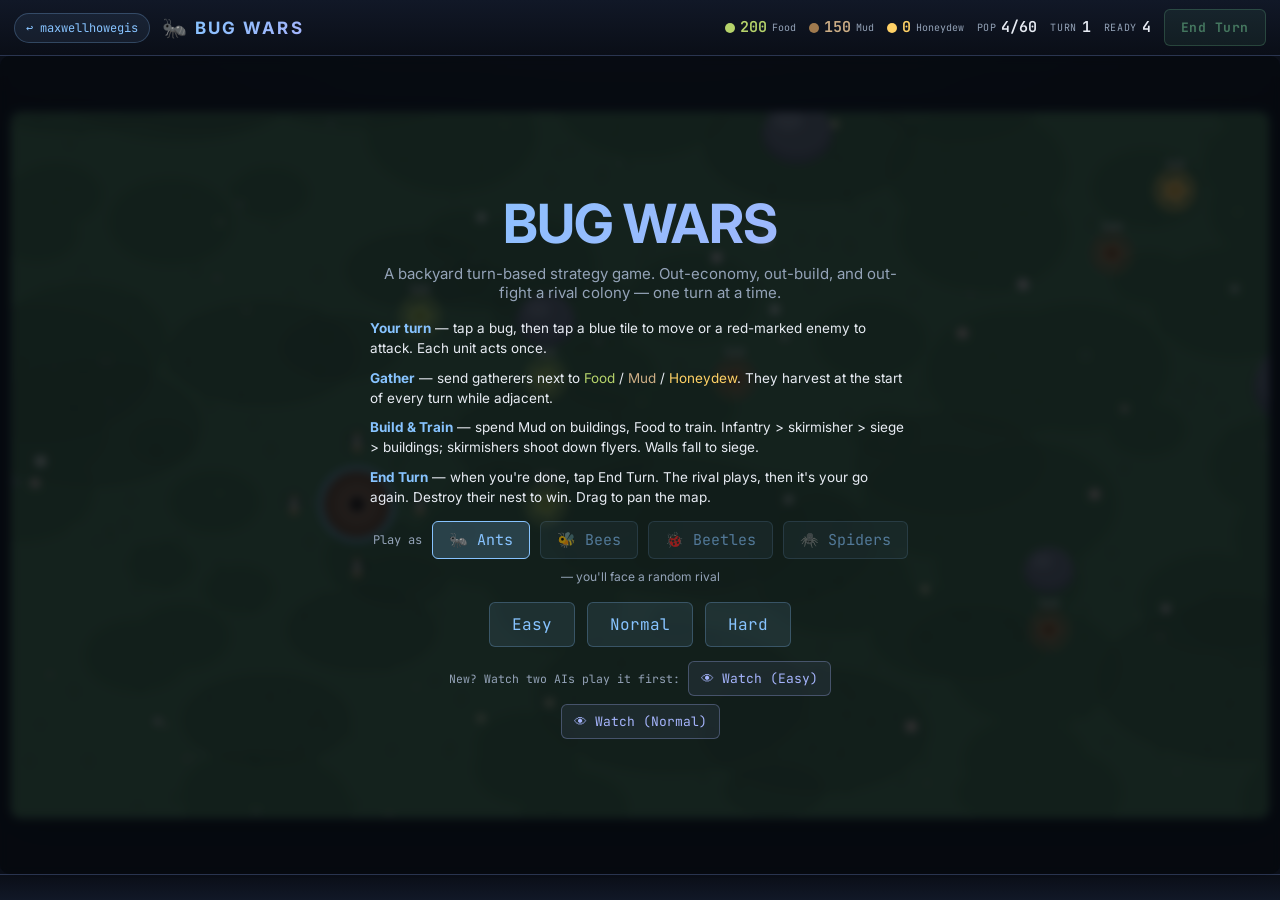
==== commit 9f2b1d52: "Revamp Bug Wars into a turn-based strategy game for mobile Replace the real-time sim with Advance Wa" ====
--- a/index.html
+++ b/index.html
@@ -2,9 +2,10 @@
 <html lang="en">
 <head>
   <meta charset="UTF-8">
-  <meta name="viewport" content="width=device-width, initial-scale=1.0">
-  <title>Bug Wars — mapzimus</title>
-  <meta name="description" content="Bug Wars: a browser real-time strategy game. Command ants, bees, beetles, or spiders — gather three resources, research upgrades, build, defend, and destroy the rival nest.">
+  <meta name="viewport" content="width=device-width, initial-scale=1.0, maximum-scale=1.0, user-scalable=no, viewport-fit=cover">
+  <title>Bug Wars — Maxwell Howe GIS</title>
+  <meta name="description" content="Bug Wars: a turn-based strategy game for desktop and mobile. Command ants, bees, beetles, or spiders — gather, build, fight, and destroy the rival nest.">
+  <meta name="apple-mobile-web-app-capable" content="yes">
   <link rel="icon" href="data:image/svg+xml,%3Csvg xmlns='http://www.w3.org/2000/svg' viewBox='0 0 100 100'%3E%3Ctext y='.9em' font-size='88'%3E%F0%9F%90%9C%3C/text%3E%3C/svg%3E">
   <link rel="preconnect" href="https://fonts.googleapis.com">
   <link rel="preconnect" href="https://fonts.gstatic.com" crossorigin>
@@ -16,7 +17,7 @@
   <!-- ===== Top bar ===== -->
   <header class="topbar">
     <div class="leftgroup">
-      <a href="https://mapzimus.com/" class="back-link" title="Back to mapzimus.com">↩ <span class="bl-text">mapzimus</span></a>
+      <a href="https://maxwellhowegis.com/side-projects.html" class="back-link" title="Back to maxwellhowegis.com">↩ <span class="bl-text">maxwellhowegis</span></a>
       <div class="brand"><span class="logo">🐜</span><span class="title">BUG WARS</span></div>
     </div>
     <div class="stats">
@@ -24,51 +25,30 @@
       <div class="stat res-mud"><span class="dot"></span><span id="mudCount" class="val">0</span><span class="rlabel">Mud</span></div>
       <div class="stat res-honey"><span class="dot"></span><span id="honeydewCount" class="val">0</span><span class="rlabel">Honeydew</span></div>
       <div class="stat"><span class="label">Pop</span><span id="popCount" class="val">0/0</span></div>
-      <div class="stat"><span class="label">Time</span><span id="clock" class="val">0:00</span></div>
-      <div class="stat"><span class="label">Sel</span><span id="selCount" class="val">0</span></div>
-      <div class="stat zoom-ctl">
-        <span class="label">Zoom</span>
-        <button id="zoomOut" class="ctrl spd" title="Zoom out ( − / wheel )">−</button>
-        <span id="zoomVal" class="val">85%</span>
-        <button id="zoomIn" class="ctrl spd" title="Zoom in ( + / wheel )">+</button>
-      </div>
-      <div class="stat spd-ctl">
-        <span class="label">Speed</span>
-        <button id="speedDown" class="ctrl spd" title="Slower ( [ )">−</button>
-        <span id="speedVal" class="val">1×</span>
-        <button id="speedUp" class="ctrl spd" title="Faster ( ] )">+</button>
-      </div>
-      <button id="pauseBtn" class="ctrl" title="Pause / resume (P)">⏸ Pause</button>
+      <div class="stat"><span class="label">Turn</span><span id="clock" class="val">1</span></div>
+      <div class="stat"><span class="label">Ready</span><span id="selCount" class="val">0</span></div>
+      <button id="endTurnBtn" class="ctrl end-turn" title="End Turn (Enter)">End Turn</button>
     </div>
   </header>
 
   <!-- ===== Play area ===== -->
   <main class="stage">
-    <canvas id="gameCanvas"></canvas>
+    <canvas id="gameCanvas" width="1280" height="720"></canvas>
+    <div id="turnBanner" class="turn-banner">Turn 1 · Your turn</div>
     <div id="warnBanner" class="warn-banner">⚠ The red colony is attacking! (Space jumps there)</div>
     <div id="spectateBadge" class="spectate-badge">👁 SPECTATING · AI vs AI · press R to restart</div>
     <div id="toast" class="toast"></div>
-    <div id="resProgress" class="res-progress"></div>
 
-    <!-- Army strength comparison -->
-    <div id="powerBar" class="power-bar">
-      <div class="power-track"><div id="powerFill" class="power-fill"></div></div>
-      <div id="powerLabel" class="power-label">no armies yet</div>
-    </div>
-
-    <!-- Selection bar: select-by-type, stances + live summary -->
+    <!-- Selection bar -->
     <div id="selPanel" class="sel-panel">
       <div class="sel-row">
         <span class="sel-label">Select</span>
-        <button class="selbtn" data-select="all" title="Select all units (Ctrl+A)">All</button>
-        <button class="selbtn" data-select="workers" title="All workers (Q)">Workers</button>
+        <button class="selbtn" data-select="ready" title="Units that still have an action (F)">Ready</button>
+        <button class="selbtn" data-select="workers" title="All gatherers (Q)">Workers</button>
         <button class="selbtn" data-select="army" title="All fighters (E)">Army</button>
-        <button class="selbtn" data-select="idleWorkers" title="Idle workers (.)">Idle</button>
-        <span class="sel-label">Order</span>
-        <button class="selbtn" data-cmd="stop" title="Stop (X)">Stop</button>
-        <button class="selbtn" data-cmd="hold" title="Hold position (H)">Hold</button>
+        <button class="selbtn" data-select="all" title="Select all units">All</button>
       </div>
-      <div id="selSummary" class="sel-summary">drag a box to select · Ctrl+click for all of a type · Ctrl+1..9 saves a group</div>
+      <div id="selSummary" class="sel-summary">tap a unit · blue = move · red = attack · End Turn when done</div>
     </div>
 
     <!-- Tutorial coaching card -->
@@ -82,13 +62,12 @@
     <div id="menu" class="overlay menu">
       <div class="overlay-card menu-card">
         <h1 class="menu-title">BUG WARS</h1>
-        <p class="menu-sub">A backyard real-time strategy game. Out-economy, out-tech, and out-fight a rival colony.</p>
+        <p class="menu-sub">A backyard turn-based strategy game. Out-economy, out-build, and out-fight a rival colony — one turn at a time.</p>
         <div class="how">
-          <div><b>Gather</b> — drag-select workers, right-click <span class="c-food">Food</span> / <span class="c-mud">Mud</span> / <span class="c-honey">Honeydew</span> to mine. They keep at it until you move them.</div>
-          <div><b>Build &amp; Train</b> — Mud builds structures, Food trains units. Counters matter: infantry &gt; skirmisher &gt; siege &gt; buildings, and skirmishers shoot down flyers. Walls only fall to siege.</div>
-          <div><b>Research</b> — spend <span class="c-honey">Honeydew</span> on the bottom row. Damage, armour, gather rate and a signature upgrade per colony — they compound, so tech timing is a real decision.</div>
-          <div><b>Command</b> — <b>Ctrl+1..9</b> saves a control group, <b>1..9</b> recalls it (tap twice to jump there). <b>X</b> stop · <b>H</b> hold · <b>M</b> move without engaging · <b>Shift+right-click</b> queues orders.</div>
-          <div><b>Explore</b> — the map is bigger than the screen. <b>WASD</b> / arrows / screen edges / minimap to pan, <b>mouse wheel</b> to zoom, <b>Space</b> jumps to the action, <b>F</b> to your base.</div>
+          <div><b>Your turn</b> — tap a bug, then tap a blue tile to move or a red-marked enemy to attack. Each unit acts once.</div>
+          <div><b>Gather</b> — send gatherers next to <span class="c-food">Food</span> / <span class="c-mud">Mud</span> / <span class="c-honey">Honeydew</span>. They harvest at the start of every turn while adjacent.</div>
+          <div><b>Build &amp; Train</b> — spend Mud on buildings, Food to train. Infantry &gt; skirmisher &gt; siege &gt; buildings; skirmishers shoot down flyers. Walls fall to siege.</div>
+          <div><b>End Turn</b> — when you're done, tap End Turn. The rival plays, then it's your go again. Destroy their nest to win. Drag to pan the map.</div>
         </div>
         <div class="facrow">
           <span class="fac-label">Play as</span>
@@ -124,19 +103,16 @@
     </div>
   </main>
 
-  <!-- ===== Build + Train + Research panel ===== -->
+  <!-- ===== Build + Train panel ===== -->
   <footer class="panel">
     <div class="rows">
-      <div class="panel-row" id="buildRow"></div>      <!-- built per-faction by ui.js -->
+      <div class="panel-row" id="buildRow"></div>
       <div class="panel-row" id="trainRow"></div>
-      <div class="panel-row" id="researchRow"></div>
     </div>
   </footer>
 
-  <!-- ===== Scripts (order matters — config first, main last) ===== -->
   <script src="config.js"></script>
   <script src="world.js"></script>
-  <script src="pathfinding.js"></script>
   <script src="systems.js"></script>
   <script src="ai.js"></script>
   <script src="input.js"></script>
--- a/style.css
+++ b/style.css
@@ -50,20 +50,28 @@
   border-radius:6px;padding:8px 12px;cursor:pointer;transition:background .15s;}
 .ctrl:hover{background:rgba(135,195,255,.20);}
 .ctrl.big{font-size:16px;padding:11px 22px;}
-/* compact speed stepper in the topbar */
-.spd-ctl,.zoom-ctl{gap:6px;}
-.ctrl.spd{padding:3px 9px;font-size:15px;font-weight:600;line-height:1;border-radius:5px;}
-.spd-ctl #speedVal,.zoom-ctl #zoomVal{min-width:44px;text-align:center;color:var(--accent);}
+.ctrl:disabled{opacity:.45;cursor:default;}
+.ctrl.end-turn{
+  font-weight:700;letter-spacing:.04em;padding:9px 16px;
+  background:rgba(134,239,172,.14);color:var(--green);border-color:rgba(134,239,172,.45);
+}
+.ctrl.end-turn.ready{background:rgba(134,239,172,.28);box-shadow:0 0 0 1px rgba(134,239,172,.35);}
+.ctrl.end-turn:hover:not(:disabled){background:rgba(134,239,172,.35);}
 
 /* ---- stage / canvas ---- */
-/* v5: the canvas FILLS the stage — main.js sizes it to this box on resize.
-   No aspect-ratio lock and no letterboxing: on a wide monitor you get a wide
-   battlefield, which is the whole point of an RTS. */
-.stage{position:relative;flex:1 1 auto;min-height:0;overflow:hidden;
-  background:var(--bg);}
-#gameCanvas{display:block;width:100%;height:100%;cursor:crosshair;touch-action:none;}
+.stage{position:relative;flex:1 1 auto;min-height:0;display:flex;align-items:center;justify-content:center;
+  padding:10px;background:radial-gradient(1200px 500px at 50% -10%,rgba(135,195,255,.06),transparent 60%),var(--bg);}
+#gameCanvas{max-width:100%;max-height:100%;aspect-ratio:1280/720;border:1px solid var(--border);
+  border-radius:10px;box-shadow:0 10px 40px rgba(0,0,0,.5);cursor:pointer;touch-action:none;}
 
-.warn-banner{position:absolute;top:16px;left:50%;transform:translate(-50%,-12px);
+.turn-banner{position:absolute;top:16px;left:50%;transform:translate(-50%,-12px);
+  background:rgba(135,195,255,.16);color:var(--accent);border:1px solid rgba(135,195,255,.45);
+  font-family:'JetBrains Mono',monospace;font-size:13px;font-weight:600;padding:7px 16px;border-radius:999px;
+  opacity:0;pointer-events:none;transition:opacity .2s,transform .2s;backdrop-filter:blur(6px);z-index:5;}
+.turn-banner.show{opacity:1;transform:translate(-50%,0);}
+.turn-banner.enemy{background:rgba(251,113,133,.16);color:var(--rose);border-color:rgba(251,113,133,.45);}
+
+.warn-banner{position:absolute;top:52px;left:50%;transform:translate(-50%,-12px);
   background:rgba(251,113,133,.16);color:var(--rose);border:1px solid rgba(251,113,133,.5);
   font-family:'JetBrains Mono',monospace;font-size:14px;font-weight:600;padding:8px 18px;border-radius:999px;
   opacity:0;pointer-events:none;transition:opacity .2s,transform .2s;backdrop-filter:blur(6px);}
@@ -77,29 +85,11 @@
 
 .tutorial{position:absolute;top:14px;left:14px;max-width:300px;display:none;
   background:rgba(10,14,23,.86);border:1px solid var(--border);border-radius:10px;
-  padding:11px 13px;backdrop-filter:blur(6px);
-  pointer-events:none;}          /* same reason as .sel-panel — don't eat map clicks */
+  padding:11px 13px;backdrop-filter:blur(6px);}
 .tutorial.show{display:block;}
-.tutorial .tut-x{pointer-events:auto;}
 .tut-h{font-family:'JetBrains Mono',monospace;font-size:11px;text-transform:uppercase;letter-spacing:.08em;color:var(--accent);margin-bottom:5px;}
 .tut-t{font-size:13px;color:var(--text);line-height:1.45;}
 .tut-x{position:absolute;top:6px;right:8px;background:none;border:none;color:var(--muted);font-size:16px;cursor:pointer;}
-
-/* ---- army strength comparison (top-centre) ---- */
-.power-bar{position:absolute;top:10px;left:50%;transform:translateX(-50%);width:230px;
-  display:flex;flex-direction:column;align-items:center;gap:3px;pointer-events:none;z-index:3;}
-.power-track{width:100%;height:7px;border-radius:99px;overflow:hidden;
-  background:rgba(251,113,133,.55);border:1px solid rgba(255,255,255,.22);}
-.power-fill{height:100%;width:50%;background:var(--accent);transition:width .35s ease;}
-.power-label{font-family:'JetBrains Mono',monospace;font-size:10.5px;color:var(--muted);
-  text-shadow:0 1px 3px rgba(0,0,0,.8);}
-
-/* ---- research progress chip ---- */
-.res-progress{position:absolute;top:34px;right:14px;display:none;
-  background:rgba(255,209,102,.14);color:var(--honey);border:1px solid rgba(255,209,102,.45);
-  font-family:'JetBrains Mono',monospace;font-size:12px;padding:5px 12px;border-radius:999px;
-  backdrop-filter:blur(6px);z-index:4;pointer-events:none;}
-.res-progress.show{display:block;}
 
 /* ---- overlays (menu + win/lose) ---- */
 .overlay{position:absolute;inset:0;display:none;align-items:center;justify-content:center;
@@ -132,13 +122,8 @@
 /* ---- selection bar ---- */
 .sel-panel{position:absolute;bottom:12px;left:12px;display:flex;flex-direction:column;gap:6px;
   background:rgba(10,14,23,.82);border:1px solid var(--border);border-radius:10px;padding:9px 11px;
-  backdrop-filter:blur(6px);max-width:440px;z-index:4;
-  /* The canvas is full-bleed now, so this card floats OVER live battlefield —
-     often right on top of your own base. Let clicks and box-drags fall through
-     to the map; only the buttons themselves capture the pointer. */
-  pointer-events:none;}
-.sel-panel .selbtn{pointer-events:auto;}
-.sel-row{display:flex;align-items:center;gap:6px;flex-wrap:wrap;}
+  backdrop-filter:blur(6px);max-width:360px;z-index:4;}
+.sel-row{display:flex;align-items:center;gap:6px;}
 .sel-label{font-family:'JetBrains Mono',monospace;font-size:10px;text-transform:uppercase;letter-spacing:.08em;color:var(--muted);margin-right:2px;}
 .selbtn{font-family:'JetBrains Mono',monospace;font-size:12px;color:var(--accent);background:rgba(135,195,255,.10);
   border:1px solid rgba(135,195,255,.25);border-radius:6px;padding:4px 10px;cursor:pointer;transition:background .15s;}
@@ -160,34 +145,39 @@
 .row-label{align-self:center;font-family:'JetBrains Mono',monospace;font-size:11px;color:var(--muted);
   min-width:54px;text-align:right;}
 .row-label small{opacity:.7;}
-.buildbtn,.trainbtn,.resbtn{position:relative;min-width:128px;text-align:left;display:grid;
+.buildbtn,.trainbtn{position:relative;min-width:128px;text-align:left;display:grid;
   grid-template-columns:1fr auto;gap:1px 8px;background:var(--card);border:1px solid var(--border);
   border-radius:9px;padding:7px 11px;color:var(--text);cursor:pointer;transition:border-color .15s,transform .05s,background .15s;}
-.buildbtn:hover,.trainbtn:hover,.resbtn:hover{border-color:var(--accent);}
-.buildbtn:active,.trainbtn:active,.resbtn:active{transform:translateY(1px);}
+.buildbtn:hover,.trainbtn:hover{border-color:var(--accent);}
+.buildbtn:active,.trainbtn:active{transform:translateY(1px);}
 .buildbtn.active{border-color:var(--accent);background:rgba(135,195,255,.14);}
-/* research buttons key off honeydew gold so the tech row reads as its own track */
-.resbtn .bc{color:var(--honey);}
-.resbtn:hover{border-color:var(--honey);}
-.resbtn.active{border-color:var(--honey);background:rgba(255,209,102,.16);}
-.resbtn.done{opacity:.5;border-color:var(--green);}
-.resbtn.done .bc{color:var(--green);}
-.resbtn.done .bc::after{content:' ✓';}
 .bk{font-weight:600;font-size:13px;}
 .bc{font-family:'JetBrains Mono',monospace;font-size:12px;color:var(--accent);text-align:right;white-space:nowrap;}
 .bd{grid-column:1/-1;font-size:10.5px;color:var(--muted);}
 .bh{position:absolute;top:-7px;right:-7px;width:17px;height:17px;border-radius:5px;
   font-family:'JetBrains Mono',monospace;font-size:11px;display:flex;align-items:center;justify-content:center;
   background:var(--accent);color:var(--bg);font-weight:600;}
-.buildbtn.cant,.trainbtn.cant,.resbtn.cant{opacity:.42;}
+.buildbtn.cant,.trainbtn.cant{opacity:.42;}
 .buildbtn.cant .bc,.trainbtn.cant .bc{color:var(--rose);}
-.resbtn.cant .bc{color:var(--rose);}
-.resbtn.done.cant{opacity:.5;}
-.resbtn.done.cant .bc{color:var(--green);}
 
 @media (max-width:820px){
   .stat .rlabel,.stat .label{display:none;}
   .back-link .bl-text{display:none;}
   .bd{display:none;}
   .row-label{display:none;}
+  .topbar{padding:8px 10px;gap:8px;flex-wrap:wrap;}
+  .stats{gap:8px;flex-wrap:wrap;justify-content:flex-end;}
+  .ctrl.end-turn{padding:10px 14px;font-size:14px;}
+  .stage{padding:4px;}
+  #gameCanvas{border-radius:6px;width:100%;height:auto;max-height:none;flex:1;}
+  .stage{align-items:stretch;}
+  .tutorial{max-width:min(280px,70vw);font-size:12px;top:8px;left:8px;}
+  .sel-panel{max-width:min(340px,92vw);bottom:8px;left:8px;padding:8px;}
+  .selbtn{padding:8px 12px;min-height:36px;}
+  .panel{padding:8px 8px 12px;padding-bottom:max(12px,env(safe-area-inset-bottom));}
+  .buildbtn,.trainbtn{min-width:108px;padding:10px 10px;min-height:44px;}
+  .overlay-card{padding:20px 16px;max-width:96vw;}
+  .menu-title{font-size:36px;}
+  .how{font-size:12.5px;}
+  .menu-card{max-height:90dvh;overflow:auto;}
 }
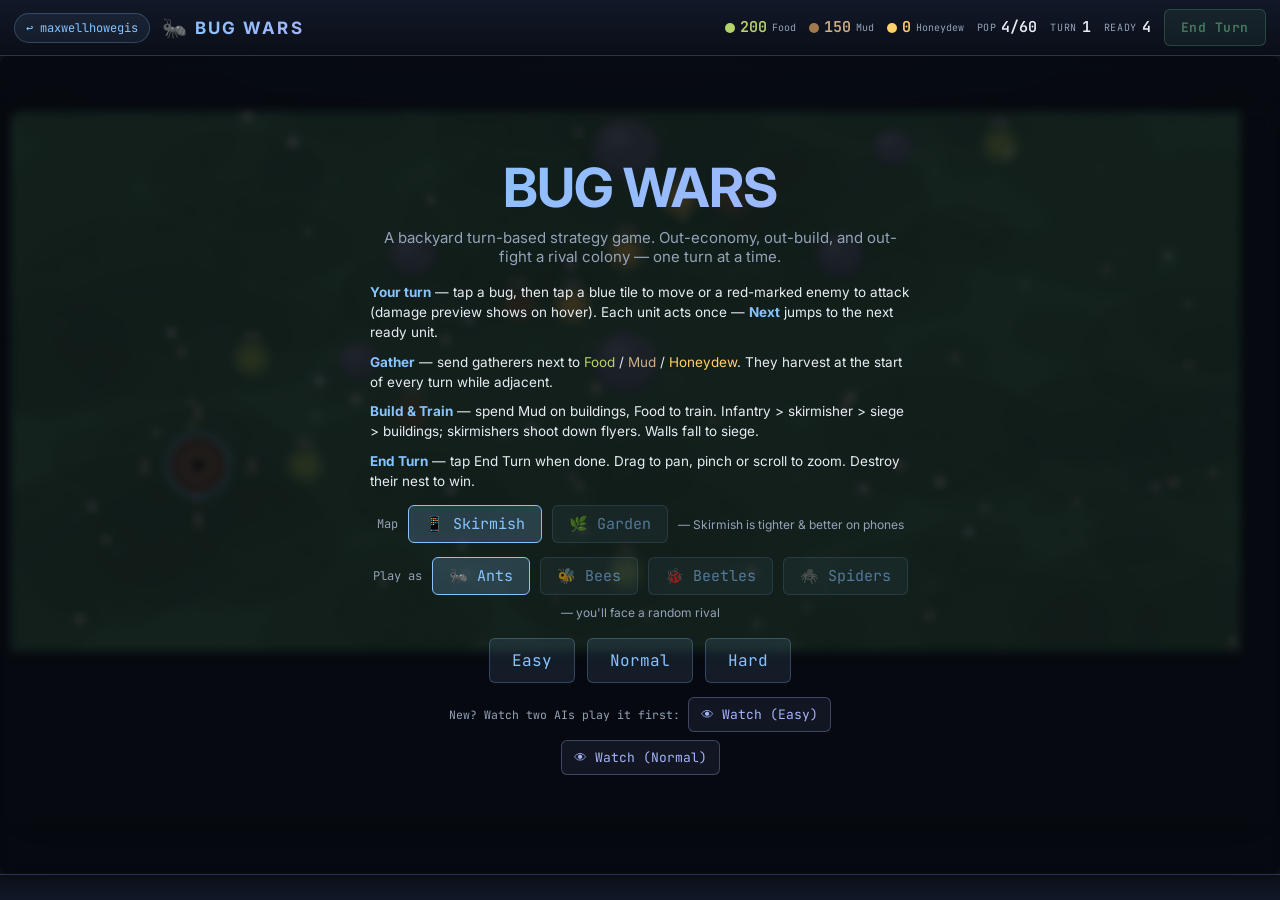
==== commit 0c0a7046: "Enhance turn-based play: juice, zoom, skirmish map, QoL Add move lerp and floating combat/harvest te" ====
--- a/index.html
+++ b/index.html
@@ -43,12 +43,12 @@
     <div id="selPanel" class="sel-panel">
       <div class="sel-row">
         <span class="sel-label">Select</span>
-        <button class="selbtn" data-select="ready" title="Units that still have an action (F)">Ready</button>
+        <button class="selbtn" data-select="next" title="Next ready unit (F / Tab)">Next</button>
+        <button class="selbtn" data-select="ready" title="Units that still have an action">Ready</button>
         <button class="selbtn" data-select="workers" title="All gatherers (Q)">Workers</button>
         <button class="selbtn" data-select="army" title="All fighters (E)">Army</button>
-        <button class="selbtn" data-select="all" title="Select all units">All</button>
       </div>
-      <div id="selSummary" class="sel-summary">tap a unit · blue = move · red = attack · End Turn when done</div>
+      <div id="selSummary" class="sel-summary">tap a unit · pinch to zoom · End Turn when done</div>
     </div>
 
     <!-- Tutorial coaching card -->
@@ -64,10 +64,16 @@
         <h1 class="menu-title">BUG WARS</h1>
         <p class="menu-sub">A backyard turn-based strategy game. Out-economy, out-build, and out-fight a rival colony — one turn at a time.</p>
         <div class="how">
-          <div><b>Your turn</b> — tap a bug, then tap a blue tile to move or a red-marked enemy to attack. Each unit acts once.</div>
+          <div><b>Your turn</b> — tap a bug, then tap a blue tile to move or a red-marked enemy to attack (damage preview shows on hover). Each unit acts once — <b>Next</b> jumps to the next ready unit.</div>
           <div><b>Gather</b> — send gatherers next to <span class="c-food">Food</span> / <span class="c-mud">Mud</span> / <span class="c-honey">Honeydew</span>. They harvest at the start of every turn while adjacent.</div>
           <div><b>Build &amp; Train</b> — spend Mud on buildings, Food to train. Infantry &gt; skirmisher &gt; siege &gt; buildings; skirmishers shoot down flyers. Walls fall to siege.</div>
-          <div><b>End Turn</b> — when you're done, tap End Turn. The rival plays, then it's your go again. Destroy their nest to win. Drag to pan the map.</div>
+          <div><b>End Turn</b> — tap End Turn when done. Drag to pan, pinch or scroll to zoom. Destroy their nest to win.</div>
+        </div>
+        <div class="maprow">
+          <span class="fac-label">Map</span>
+          <button class="ctrl mapbtn selected" data-map="skirmish">📱 Skirmish</button>
+          <button class="ctrl mapbtn" data-map="garden">🌿 Garden</button>
+          <span class="fac-vs">— Skirmish is tighter &amp; better on phones</span>
         </div>
         <div class="facrow">
           <span class="fac-label">Play as</span>
--- a/style.css
+++ b/style.css
@@ -130,12 +130,12 @@
 .selbtn:hover{background:rgba(135,195,255,.22);}
 .sel-summary{font-family:'JetBrains Mono',monospace;font-size:12px;color:var(--text);}
 
-/* ---- faction picker (start menu) ---- */
-.facrow{display:flex;align-items:center;justify-content:center;gap:10px;margin:14px 0 2px;flex-wrap:wrap;}
+/* ---- faction / map picker (start menu) ---- */
+.facrow,.maprow{display:flex;align-items:center;justify-content:center;gap:10px;margin:14px 0 2px;flex-wrap:wrap;}
 .fac-label{font-family:'JetBrains Mono',monospace;font-size:12px;color:var(--muted);}
 .fac-vs{font-size:12px;color:var(--muted);}
-.facbtn{font-size:15px;padding:8px 16px;opacity:.55;transition:opacity .15s,background .15s,border-color .15s;}
-.facbtn.selected{opacity:1;border-color:var(--accent);background:rgba(135,195,255,.20);}
+.facbtn,.mapbtn{font-size:15px;padding:8px 16px;opacity:.55;transition:opacity .15s,background .15s,border-color .15s;}
+.facbtn.selected,.mapbtn.selected{opacity:1;border-color:var(--accent);background:rgba(135,195,255,.20);}
 
 /* ---- build + train panel ---- */
 .panel{flex:0 0 auto;border-top:1px solid var(--border);
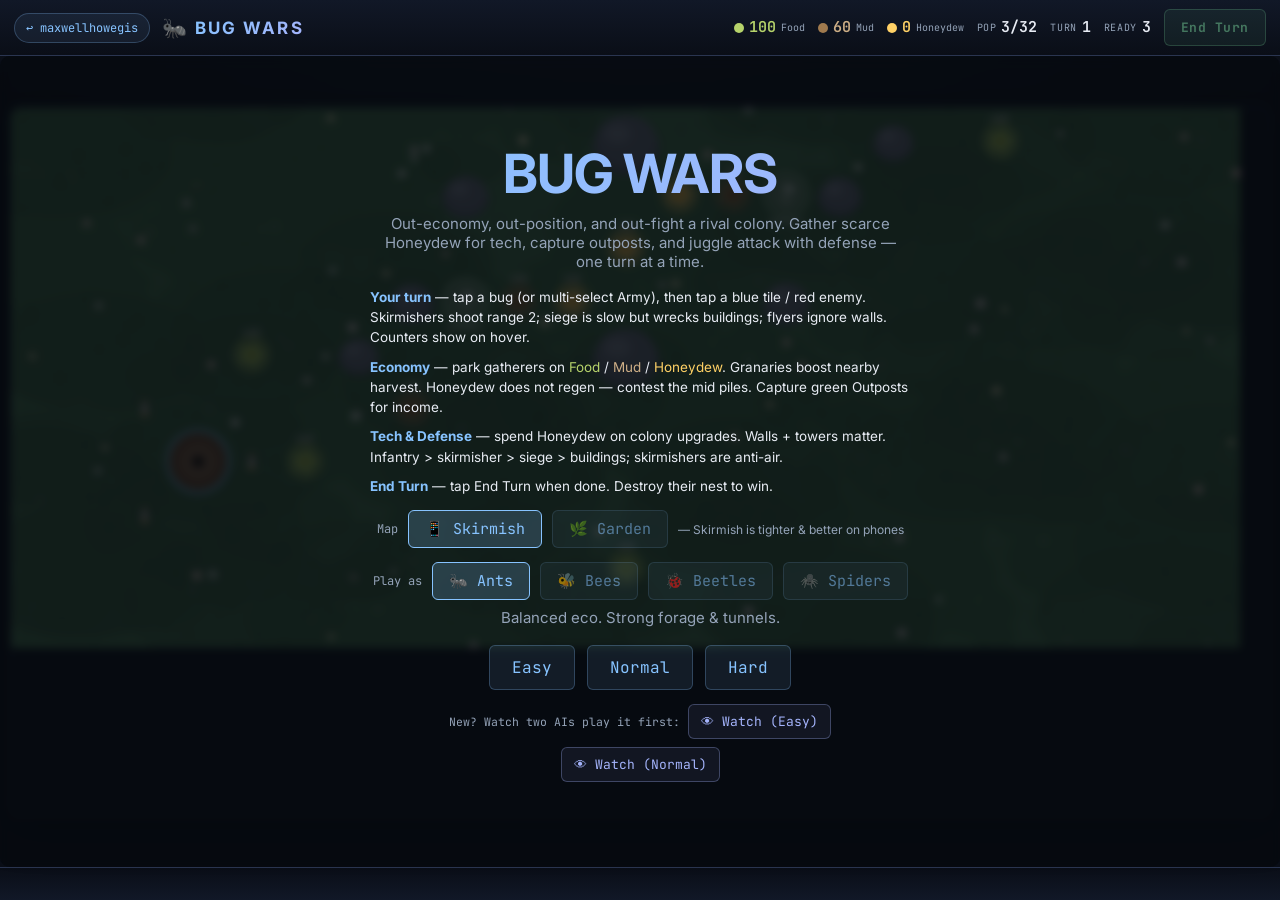
==== commit b66fdd18: "v6: restore strategic depth — roles, tech, outposts, smarter AI The turn-based port had flattened ev" ====
--- a/index.html
+++ b/index.html
@@ -48,7 +48,7 @@
         <button class="selbtn" data-select="workers" title="All gatherers (Q)">Workers</button>
         <button class="selbtn" data-select="army" title="All fighters (E)">Army</button>
       </div>
-      <div id="selSummary" class="sel-summary">tap a unit · pinch to zoom · End Turn when done</div>
+      <div id="selSummary" class="sel-summary">tap a unit · Army multi-select moves as a group · End Turn when done</div>
     </div>
 
     <!-- Tutorial coaching card -->
@@ -62,12 +62,12 @@
     <div id="menu" class="overlay menu">
       <div class="overlay-card menu-card">
         <h1 class="menu-title">BUG WARS</h1>
-        <p class="menu-sub">A backyard turn-based strategy game. Out-economy, out-build, and out-fight a rival colony — one turn at a time.</p>
+        <p class="menu-sub">Out-economy, out-position, and out-fight a rival colony. Gather scarce Honeydew for tech, capture outposts, and juggle attack with defense — one turn at a time.</p>
         <div class="how">
-          <div><b>Your turn</b> — tap a bug, then tap a blue tile to move or a red-marked enemy to attack (damage preview shows on hover). Each unit acts once — <b>Next</b> jumps to the next ready unit.</div>
-          <div><b>Gather</b> — send gatherers next to <span class="c-food">Food</span> / <span class="c-mud">Mud</span> / <span class="c-honey">Honeydew</span>. They harvest at the start of every turn while adjacent.</div>
-          <div><b>Build &amp; Train</b> — spend Mud on buildings, Food to train. Infantry &gt; skirmisher &gt; siege &gt; buildings; skirmishers shoot down flyers. Walls fall to siege.</div>
-          <div><b>End Turn</b> — tap End Turn when done. Drag to pan, pinch or scroll to zoom. Destroy their nest to win.</div>
+          <div><b>Your turn</b> — tap a bug (or multi-select Army), then tap a blue tile / red enemy. Skirmishers shoot range 2; siege is slow but wrecks buildings; flyers ignore walls. Counters show on hover.</div>
+          <div><b>Economy</b> — park gatherers on <span class="c-food">Food</span> / <span class="c-mud">Mud</span> / <span class="c-honey">Honeydew</span>. Granaries boost nearby harvest. Honeydew does not regen — contest the mid piles. Capture green Outposts for income.</div>
+          <div><b>Tech &amp; Defense</b> — spend Honeydew on colony upgrades. Walls + towers matter. Infantry &gt; skirmisher &gt; siege &gt; buildings; skirmishers are anti-air.</div>
+          <div><b>End Turn</b> — tap End Turn when done. Destroy their nest to win.</div>
         </div>
         <div class="maprow">
           <span class="fac-label">Map</span>
@@ -81,8 +81,8 @@
           <button class="ctrl facbtn" data-faction="bees">🐝 Bees</button>
           <button class="ctrl facbtn" data-faction="beetles">🐞 Beetles</button>
           <button class="ctrl facbtn" data-faction="spiders">🕷️ Spiders</button>
-          <span class="fac-vs">— you'll face a random rival</span>
         </div>
+        <p id="facBlurb" class="fac-blurb">Balanced eco. Strong forage &amp; tunnels.</p>
         <div class="diffrow">
           <button class="ctrl big diffbtn" data-diff="easy">Easy</button>
           <button class="ctrl big diffbtn" data-diff="normal">Normal</button>
@@ -114,6 +114,7 @@
     <div class="rows">
       <div class="panel-row" id="buildRow"></div>
       <div class="panel-row" id="trainRow"></div>
+      <div class="panel-row" id="upgradeRow"></div>
     </div>
   </footer>
 
--- a/style.css
+++ b/style.css
@@ -145,20 +145,24 @@
 .row-label{align-self:center;font-family:'JetBrains Mono',monospace;font-size:11px;color:var(--muted);
   min-width:54px;text-align:right;}
 .row-label small{opacity:.7;}
-.buildbtn,.trainbtn{position:relative;min-width:128px;text-align:left;display:grid;
+.buildbtn,.trainbtn,.upgradebtn{position:relative;min-width:128px;text-align:left;display:grid;
   grid-template-columns:1fr auto;gap:1px 8px;background:var(--card);border:1px solid var(--border);
   border-radius:9px;padding:7px 11px;color:var(--text);cursor:pointer;transition:border-color .15s,transform .05s,background .15s;}
-.buildbtn:hover,.trainbtn:hover{border-color:var(--accent);}
-.buildbtn:active,.trainbtn:active{transform:translateY(1px);}
+.buildbtn:hover,.trainbtn:hover,.upgradebtn:hover{border-color:var(--accent);}
+.buildbtn:active,.trainbtn:active,.upgradebtn:active{transform:translateY(1px);}
 .buildbtn.active{border-color:var(--accent);background:rgba(135,195,255,.14);}
+.upgradebtn{border-color:rgba(255,209,102,.35);}
+.upgradebtn.done{opacity:.55;border-color:rgba(134,239,172,.5);background:rgba(134,239,172,.08);}
+.upgradebtn.done .bc{color:var(--hp, #86efac);}
 .bk{font-weight:600;font-size:13px;}
 .bc{font-family:'JetBrains Mono',monospace;font-size:12px;color:var(--accent);text-align:right;white-space:nowrap;}
 .bd{grid-column:1/-1;font-size:10.5px;color:var(--muted);}
 .bh{position:absolute;top:-7px;right:-7px;width:17px;height:17px;border-radius:5px;
   font-family:'JetBrains Mono',monospace;font-size:11px;display:flex;align-items:center;justify-content:center;
   background:var(--accent);color:var(--bg);font-weight:600;}
-.buildbtn.cant,.trainbtn.cant{opacity:.42;}
-.buildbtn.cant .bc,.trainbtn.cant .bc{color:var(--rose);}
+.buildbtn.cant,.trainbtn.cant,.upgradebtn.cant{opacity:.42;}
+.buildbtn.cant .bc,.trainbtn.cant .bc,.upgradebtn.cant .bc{color:var(--rose);}
+.fac-blurb{margin:4px 0 10px;font-size:13px;color:var(--muted);text-align:center;}
 
 @media (max-width:820px){
   .stat .rlabel,.stat .label{display:none;}
@@ -175,7 +179,7 @@
   .sel-panel{max-width:min(340px,92vw);bottom:8px;left:8px;padding:8px;}
   .selbtn{padding:8px 12px;min-height:36px;}
   .panel{padding:8px 8px 12px;padding-bottom:max(12px,env(safe-area-inset-bottom));}
-  .buildbtn,.trainbtn{min-width:108px;padding:10px 10px;min-height:44px;}
+  .buildbtn,.trainbtn,.upgradebtn{min-width:108px;padding:10px 10px;min-height:44px;}
   .overlay-card{padding:20px 16px;max-width:96vw;}
   .menu-title{font-size:36px;}
   .how{font-size:12.5px;}
